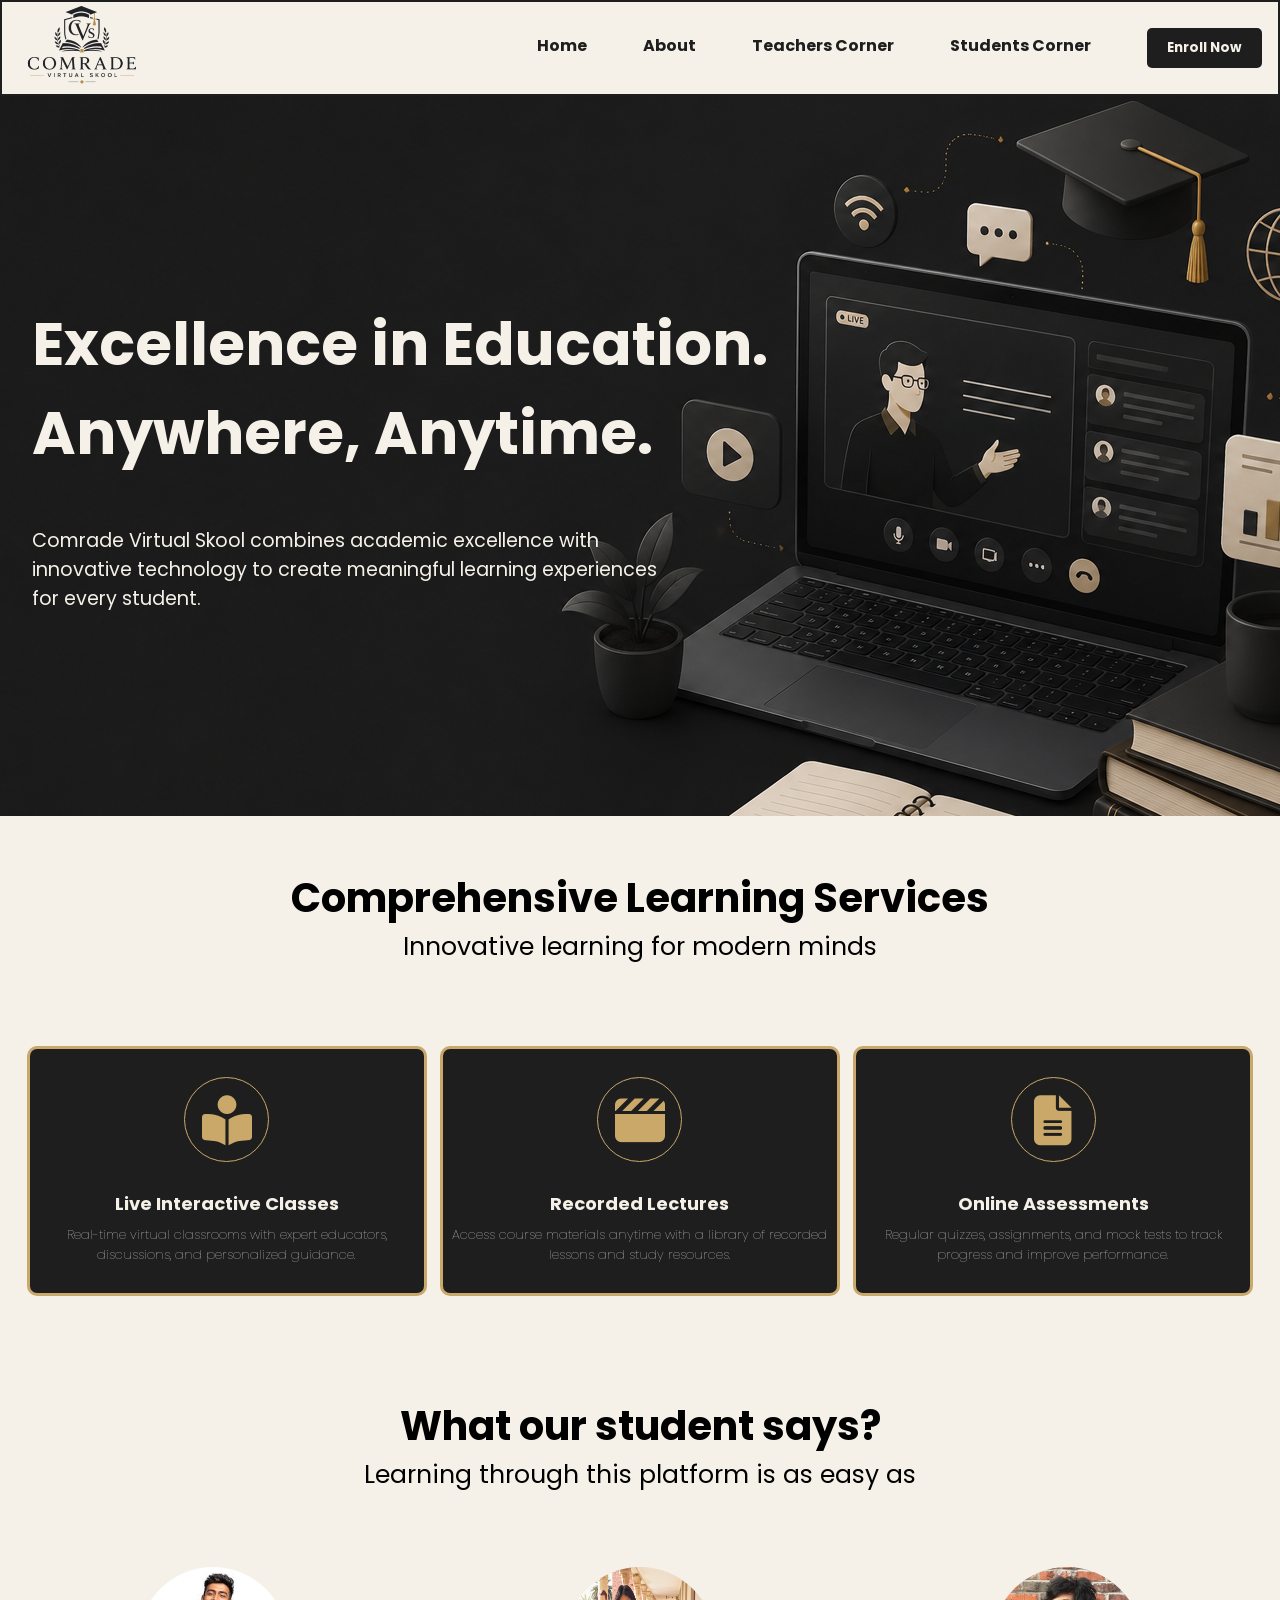
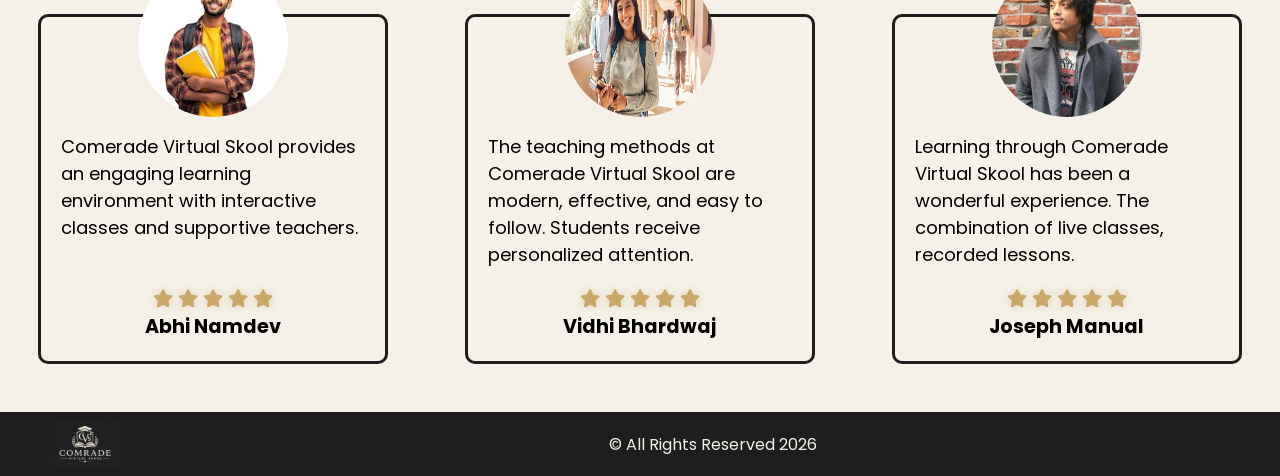
==== CVS/main/index.html @ 763e6363 "aww dude this is my first repo" ====
<!doctype html>
<html lang="en">
  <head>
    <meta charset="UTF-8" />
    <meta name="viewport" content="width=device-width, initial-scale=1.0" />
    <title>Virtual Skool</title>
    <link rel="preconnect" href="https://fonts.googleapis.com" />
    <link rel="preconnect" href="https://fonts.gstatic.com" crossorigin />
    <link
      href="https://fonts.googleapis.com/css2?family=Poppins:wght@400;500;600;700;800&display=swap"
      rel="stylesheet"
    />
    <link
      rel="stylesheet"
      href="https://cdnjs.cloudflare.com/ajax/libs/font-awesome/6.7.2/css/all.min.css"
    />

    <!-- css -->
    <link rel="stylesheet" href="./style.css" />
    <link rel="stylesheet" href="./hero/hero.css" />
    <link rel="stylesheet" href="./services//services.css" />
    <link rel="stylesheet" href="./testimonial/testimonial.css" />
    <link rel="stylesheet" href="../main/contact.css" />
  </head>

  <body>
    <div class="mainpage">
      <header class="head">
        <a href="../main/index.html">
          <img
            src="../public/logocvs-removebg-preview.png"
            alt="Comrade Virtual Skool logo"
            class="logo"
          />
        </a>
        <nav class="links">
          <a href="#">Home</a>
          <a href="../about/about.html">About</a>
          <a href="../admission/admission.html">Teachers Corner</a>
          <a href="../student corner/studencorner.html">Students Corner</a>

          <button
            class="button"
            onclick="window.location.href = '/main/Contact us/contact.html'"
          >
            Enroll Now
          </button>
        </nav>
      </header>
      <main class="page">
        <div class="hero">
          <div class="heroContent">
            <h1>Excellence in Education. Anywhere, Anytime.</h1>
            <p>
              Comrade Virtual Skool combines academic excellence with innovative
              technology to create meaningful learning experiences for every
              student.
            </p>
          </div>
        </div>

        <div class="services">
          <div class="title">
            <h2>Comprehensive Learning Services</h2>
            <p>Innovative learning for modern minds</p>
          </div>
          <div class="cards">
            <div class="card">
              <div class="icon">
                <i
                  class="fa-solid fa-book-open-reader"
                  style="color: #c9a86a"
                ></i>
              </div>
              <div class="cardheader">
                <h3>Live Interactive Classes</h3>
                <p>
                  Real-time virtual classrooms with expert educators,
                  discussions, and personalized guidance.
                </p>
              </div>
            </div>
            <div class="card">
              <div class="icon">
                <i class="fa-solid fa-clapperboard" style="color: #c9a86a"></i>
              </div>
              <div class="cardheader">
                <h3>Recorded Lectures</h3>
                <p>
                  Access course materials anytime with a library of recorded
                  lessons and study resources.
                </p>
              </div>
            </div>
            <div class="card">
              <div class="icon">
                <i class="fa-solid fa-file-lines" style="color: #c9a86a"></i>
              </div>
              <div class="cardheader">
                <h3>Online Assessments</h3>
                <p>
                  Regular quizzes, assignments, and mock tests to track progress
                  and improve performance.
                </p>
              </div>
            </div>
          </div>
        </div>

        <div class="testimonial">
          <div class="title">
            <h2>What our student says?</h2>
            <p>Learning through this platform is as easy as</p>
          </div>
          <div class="cards">
            <div class="tscard">
              <img src="../public/jklm.jpg" alt="joseph" />
              <p>
                Comerade Virtual Skool provides an engaging learning environment with interactive classes and supportive teachers.

              </p>
 <div class="cardx">
                <div class="rating">
                  <i class="fa-solid fa-star"></i>
                  <i class="fa-solid fa-star"></i>
                  <i class="fa-solid fa-star"></i>
                  <i class="fa-solid fa-star"></i>
                  <i class="fa-solid fa-star"></i>
                </div>

                <h3>Abhi Namdev</h3>
              </div>
            </div>
            <div class="tscard">
              <img src="../public/gurlll.webp" alt="joseph" />
              <p>
                The teaching methods at Comerade Virtual Skool are modern, effective, and easy to follow. 
                Students receive personalized attention.
              <div class="cardx">
                <div class="rating">
                  <i class="fa-solid fa-star"></i>
                  <i class="fa-solid fa-star"></i>
                  <i class="fa-solid fa-star"></i>
                  <i class="fa-solid fa-star"></i>
                  <i class="fa-solid fa-star"></i>
                </div>

                <h3>Vidhi Bhardwaj</h3>
              </div>
            </div>
            <div class="tscard">
              <img src="../student corner/OIP.webp" alt="joseph" />
              <p>
                Learning through Comerade Virtual Skool has been a wonderful experience. 
                The combination of live classes, recorded lessons.
              <div class="cardx">
 <div class="cardx">
                <div class="rating">
                  <i class="fa-solid fa-star"></i>
                  <i class="fa-solid fa-star"></i>
                  <i class="fa-solid fa-star"></i>
                  <i class="fa-solid fa-star"></i>
                  <i class="fa-solid fa-star"></i>
                </div>                <h3>Joseph Manual</h3>
              </div>
            </div>
          </div>
        </div>
      </main>

      <footer class="footer">
        <img src="../public/inverselogo.png" alt="logo" class="footer-logo" />
        <p>&copy; All Rights Reserved 2026</p>
      </footer>
    </div>
  </body>
</html>
---- CVS/main/style.css ----
* {
  margin: 0;
  padding: 0;
  font-family: "Poppins", Arial, Helvetica, sans-serif;
  box-sizing: border-box;
  transition: all 0.3s ease-in-out;
  user-select: none;
}

.mainpage {
  background-color: #f5f1e8;
}
.page {
  display: flex;
  flex-direction: column;
  justify-content: space-between;
}

.logo {
  margin: 0;
  padding: 0;
  width: 10vw;
  border-radius: 5px;
  margin-left: 1rem;
  scale: 1.2;
}
.head {
  display: flex;
  justify-content: space-between;
  align-items: center;
  background-color: #f5f1e8;
  border: 2px solid #1e1e1e;
}
.links {
  display: flex;
  justify-content: space-between;
  align-items: center;
  gap: 3.5rem;
  margin-right: 1rem;
}
.links a {
  font-weight: bold;
  text-decoration: none;
  color: #1e1e1e;
  padding-bottom: 2px;
  border-bottom: 3px solid #f5f1e8;
}

.links a:hover {
  border-color: #a87808;
}

.button {
  background-color: #1e1e1e;
  color: #f5f1e8;
  border: none;
  border-radius: 5px;
  padding: 10px 20px;
  font-weight: bold;
}
.button:hover {
  transform: scale(1.1);
  color: #f5f1e8;
}

.footer {
  display: flex;
  justify-content: space-around;
  align-items: center;
  background-color: #1e1e1e;
  color: #f5f1e8;
  text-align: center;
  font-size: medium;
  padding: 12px;
}
.footer p {
  width: 80vw;
}
.footer-logo {
  height: 40px;
  border-radius: 5px;
  scale: 1.2;
  display: flex;
  justify-content: center;
  align-items: center;
}
.rating i {
  color: #c9a86a;
  font-size: 18px;
  text-shadow: 0 0 8px rgba(201, 168, 106, 0.4);
}
---- CVS/main/hero/hero.css ----
.hero {
  background: url("../../public/hero.png");
  background-position: center;
  height: 80vh;
  display: flex;
  align-items: center;
}

.heroContent h1,
.heroContent p {
  color: #f5f1e8;
}
.heroContent {
  width: 750px;
  margin-left: 2rem;
}
.heroContent h1 {
  font-size: 3.7rem;
  margin-bottom: 3rem;
}
.heroContent p {
  font-size: 1.2rem;
  width: 655px;
}
---- CVS/main/services/services.css ----
.services {
  display: flex;
  flex-direction: column;
  justify-content: space-between;
  align-items: center;
  padding: 20px;
  height: 500px;
}

.cards {
  width: 100%;
  display: flex;
  align-items: center;
  justify-content: space-around;
}

.card {
  display: flex;
  flex-direction: column;
  justify-content: space-evenly;
  align-items: center;
  height: 250px;
  width: 400px;
  border: 3px solid #c9a86a;
  border-radius: 10px;
  background-color: #1e1e1e;
}

.icon {
  background-color: #1e1e1e;
  border-radius: 100%;
  height: 85px;
  width: 85px;
  display: flex;
  align-items: center;
  justify-content: center;
  font-size: 50px;
  border: 1px solid #c9a86a;
}
.cardheader {
  display: flex;
  flex-direction: column;
  justify-content: space-between;
  align-items: center;
  gap: 0.5rem;
  color: #f5f1e8;
}
.cardheader p {
  text-align: center;
  font-size: small;
  font-weight: lighter;
}

.cardheader h3 {
  font-size: large;
  font-weight: bold;
}
.title h2 {
  font-size: 40px;
}
.title p {
  font-size: 25px;
}
.title {
  display: flex;
  flex-direction: column;
  align-items: center;
  justify-content: center;
  margin-top: 2rem;
}
---- CVS/main/testimonial/testimonial.css ----
.tscard {
  height: 350px;
  width: 350px;
  border-radius: 10px;
  padding: 20px;
  border: 3px solid #1e1e1e;
  display: flex;
  align-items: center;
  flex-direction: column;
  justify-content: space-between;
  position: relative;
}
.tscard img {
  height: 150px;
  width: 150px;
  border-radius: 100%;
  position: absolute;
  top: -50px;
}
.tscard p {
  display: flex;
  align-items: center;
  margin-top: 6rem;
  font-size: large;
}
.cardx {
  display: flex;
  flex-direction: column;
  justify-content: center;
  align-items: center;
}
.testimonial {
  display: flex;
  flex-direction: column;
  justify-content: space-between;
  align-items: center;
  height: 600px;
  margin-bottom: 3rem;
  margin-top: 3rem;
}
.cardx h3 {
  font-size: larger;
}
.rating {
  font-size: large;
}
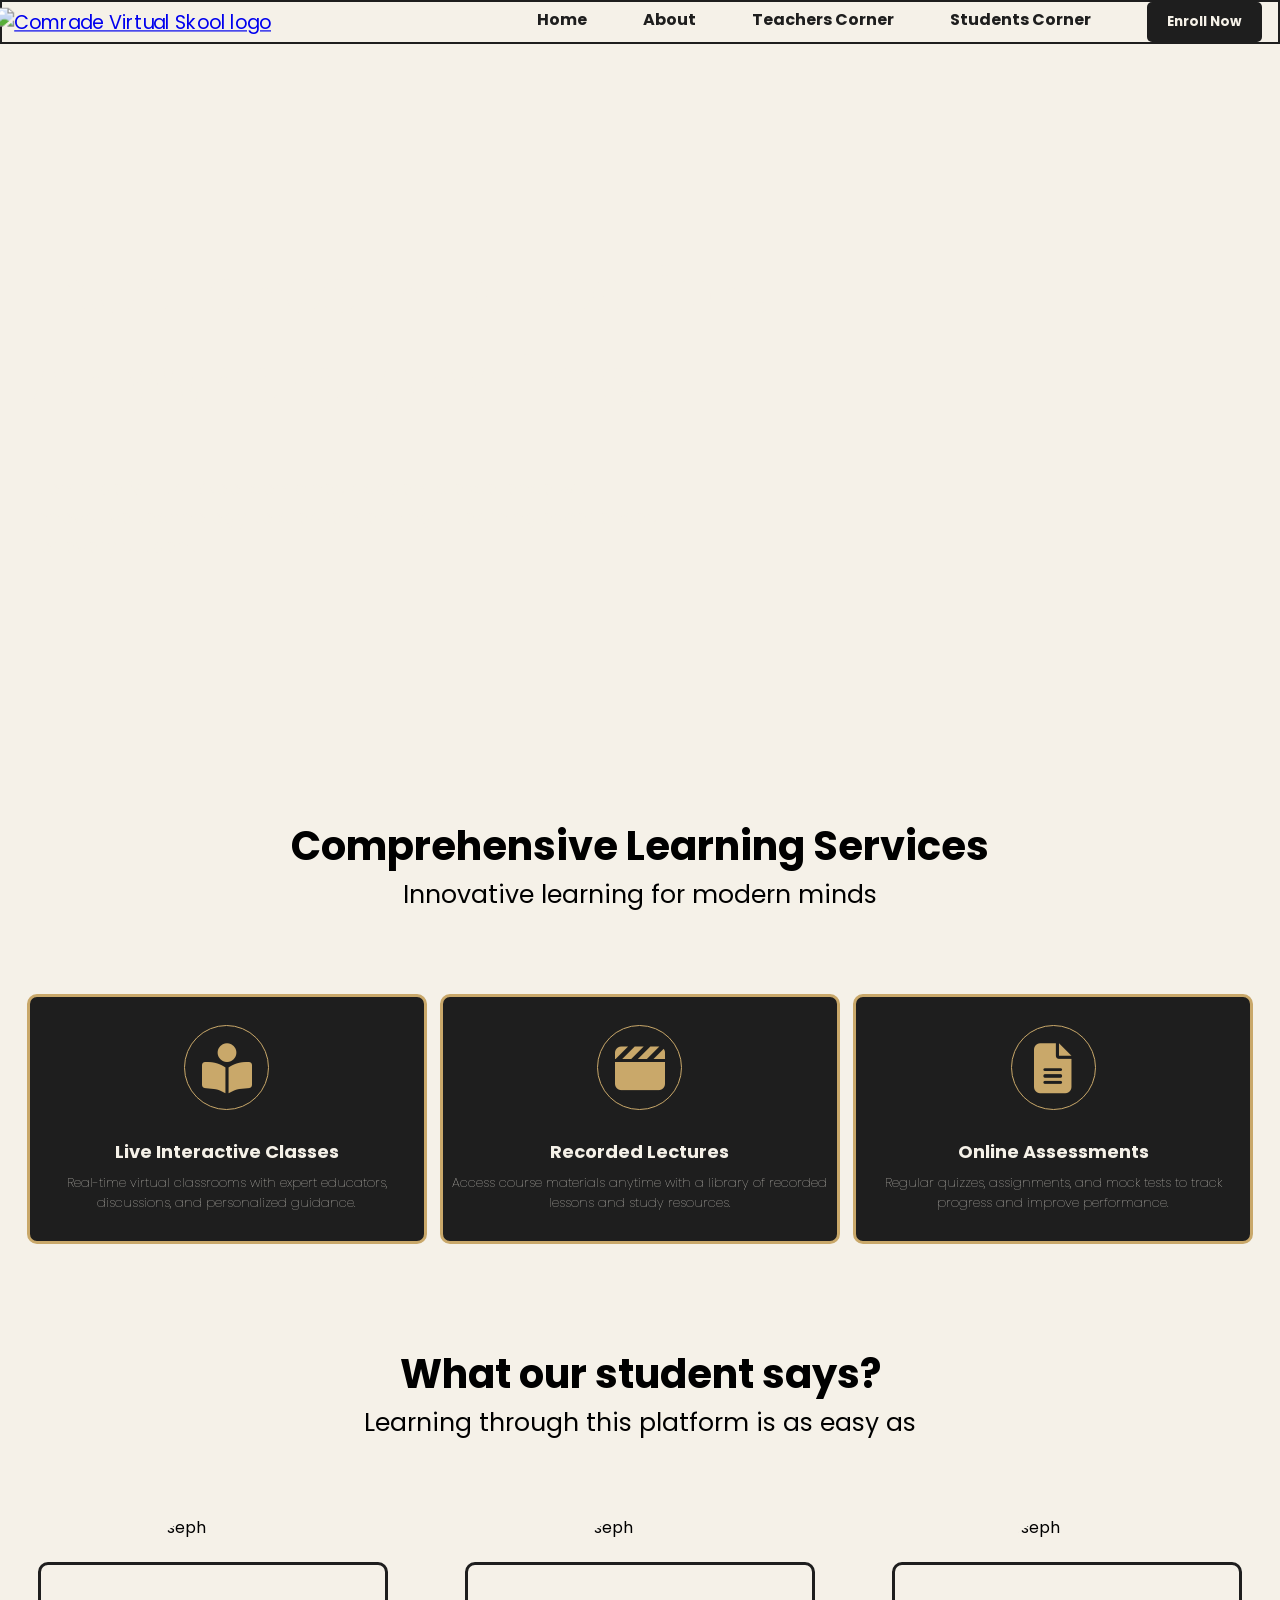
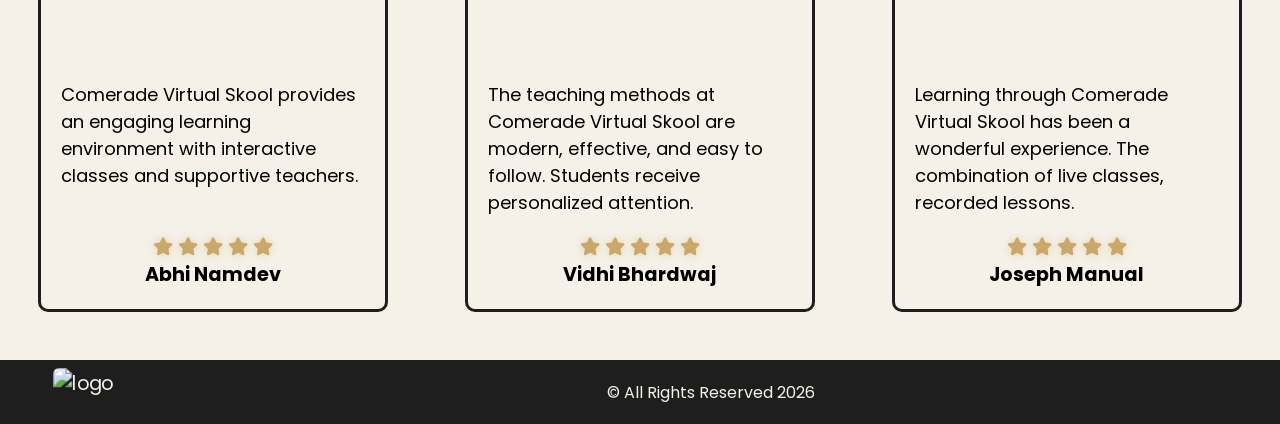
==== commit 1c312f59: "This is my first webpage repo" ====
--- a/CVS/main/index.html
+++ b/CVS/main/index.html
@@ -18,9 +18,9 @@
     <!-- css -->
     <link rel="stylesheet" href="./style.css" />
     <link rel="stylesheet" href="./hero/hero.css" />
-    <link rel="stylesheet" href="./services//services.css" />
+    <link rel="stylesheet" href="./services/services.css" />
     <link rel="stylesheet" href="./testimonial/testimonial.css" />
-    <link rel="stylesheet" href="../main/contact.css" />
+    <link rel="stylesheet" href="./contact-us/contact.css" />
   </head>
 
   <body>
@@ -28,7 +28,7 @@
       <header class="head">
         <a href="../main/index.html">
           <img
-            src="../public/logocvs-removebg-preview.png"
+            src="/Images/logocvs-removebg-preview.png"
             alt="Comrade Virtual Skool logo"
             class="logo"
           />
@@ -37,11 +37,11 @@
           <a href="#">Home</a>
           <a href="../about/about.html">About</a>
           <a href="../admission/admission.html">Teachers Corner</a>
-          <a href="../student corner/studencorner.html">Students Corner</a>
+          <a href="../student-corner/studencorner.html">Students Corner</a>
 
           <button
             class="button"
-            onclick="window.location.href = '/main/Contact us/contact.html'"
+            onclick="window.location.href = 'contact-us/contact.html'"
           >
             Enroll Now
           </button>
@@ -114,7 +114,7 @@
           </div>
           <div class="cards">
             <div class="tscard">
-              <img src="../public/jklm.jpg" alt="joseph" />
+              <img src="/Images/jklm.jpg" alt="joseph" />
               <p>
                 Comerade Virtual Skool provides an engaging learning environment with interactive classes and supportive teachers.
 
@@ -132,7 +132,7 @@
               </div>
             </div>
             <div class="tscard">
-              <img src="../public/gurlll.webp" alt="joseph" />
+              <img src="/Images/gurlll.webp" alt="joseph" />
               <p>
                 The teaching methods at Comerade Virtual Skool are modern, effective, and easy to follow. 
                 Students receive personalized attention.
@@ -149,7 +149,7 @@
               </div>
             </div>
             <div class="tscard">
-              <img src="../student corner/OIP.webp" alt="joseph" />
+              <img src="/Images/OIP.webp" alt="joseph" />
               <p>
                 Learning through Comerade Virtual Skool has been a wonderful experience. 
                 The combination of live classes, recorded lessons.
@@ -169,7 +169,7 @@
       </main>
 
       <footer class="footer">
-        <img src="../public/inverselogo.png" alt="logo" class="footer-logo" />
+        <img src="/Images/inverselogo.png" alt="logo" class="footer-logo" />
         <p>&copy; All Rights Reserved 2026</p>
       </footer>
     </div>
--- a/CVS/main/hero/hero.css
+++ b/CVS/main/hero/hero.css
@@ -1,5 +1,5 @@
 .hero {
-  background: url("../../public/hero.png");
+  background: url("/Images/hero.png");
   background-position: center;
   height: 80vh;
   display: flex;
--- a/CVS/main/contact-us/contact.css
+++ b/CVS/main/contact-us/contact.css
@@ -0,0 +1,191 @@
+* {
+  margin: 0;
+  padding: 0;
+  box-sizing: border-box;
+  font-family: "Poppins", sans-serif;
+}
+
+/* MAIN */
+
+.container {
+  width: 100%;
+  min-height: calc(100vh - 90px);
+  padding: 60px 8%;
+  display: flex;
+  justify-content: space-between;
+  align-items: center;
+  gap: 60px;
+}
+
+/* LEFT */
+
+.left {
+  width: 45%;
+}
+
+.contact-title {
+  font-size: 3.5rem;
+  margin-bottom: 20px;
+  font-weight: 800;
+}
+
+.contact-text {
+  line-height: 1.8;
+  color: #1e1e1e;
+  margin-bottom: 40px;
+}
+
+.contact-item {
+  display: flex;
+  align-items: center;
+  gap: 15px;
+  margin-bottom: 20px;
+}
+
+.contact-item i {
+  width: 50px;
+  height: 50px;
+  background: #2a2a2a;
+  border-radius: 50%;
+  display: flex;
+  justify-content: center;
+  align-items: center;
+  color: #f5f1e8;
+}
+
+/* SOCIALS */
+
+.socials {
+  display: flex;
+  gap: 15px;
+  margin-top: 40px;
+}
+
+.socials a {
+  width: 50px;
+  height: 50px;
+  background: #2a2a2a;
+  color: #f5f1e8;
+  border-radius: 50%;
+  display: flex;
+  justify-content: center;
+  align-items: center;
+  text-decoration: none;
+  transition: 0.3s;
+}
+
+.socials a:hover {
+  background: #f5f1e8;
+  color: #1e1e1e;
+  transform: translateY(-4px);
+}
+
+/* RIGHT */
+
+.right {
+  width: 55%;
+}
+
+.contact-form {
+  background: #2a2a2a;
+  padding: 40px;
+  border-radius: 20px;
+  border: 1px solid #3b3b3b;
+}
+
+.form-label {
+  display: block;
+  margin-bottom: 8px;
+  font-weight: 600;
+  color: #f5f1e8;
+}
+
+.form-input,
+.form-select,
+.form-textarea {
+  width: 100%;
+  padding: 14px;
+  margin-bottom: 20px;
+  background: #1e1e1e;
+  color: #f5f1e8;
+  border: 1px solid #555;
+  border-radius: 10px;
+  font-size: 15px;
+}
+
+.form-input:focus,
+.form-select:focus,
+.form-textarea:focus {
+  outline: none;
+  border-color: #f5f1e8;
+}
+
+.form-select {
+  background: #1e1e1e;
+  color: #f5f1e8;
+}
+
+.form-select option {
+  background: #2a2a2a;
+  color: #f5f1e8;
+}
+
+.form-textarea {
+  min-height: 120px;
+  resize: vertical;
+}
+
+.gender-group {
+  display: flex;
+  gap: 25px;
+  margin-bottom: 20px;
+  display: flex;
+  justify-content: space-between;
+}
+.gender-group label {
+  color: #f5f1e8;
+}
+
+.action {
+  display: flex;
+  gap: 15px;
+}
+
+.submit-btn,
+.reset-btn {
+  flex: 1;
+  padding: 14px;
+  border: none;
+  border-radius: 10px;
+  background: #f5f1e8;
+  color: #1e1e1e;
+  font-weight: 700;
+  cursor: pointer;
+  transition: 0.3s;
+}
+
+.submit-btn:hover,
+.reset-btn:hover {
+  transform: translateY(-3px);
+}
+
+/* RESPONSIVE */
+
+@media (max-width: 900px) {
+  .container {
+    flex-direction: column;
+  }
+
+  .left,
+  .right {
+    width: 100%;
+  }
+
+  .contact-title {
+    font-size: 2.5rem;
+  }
+
+  .links {
+    display: none;
+  }
+}
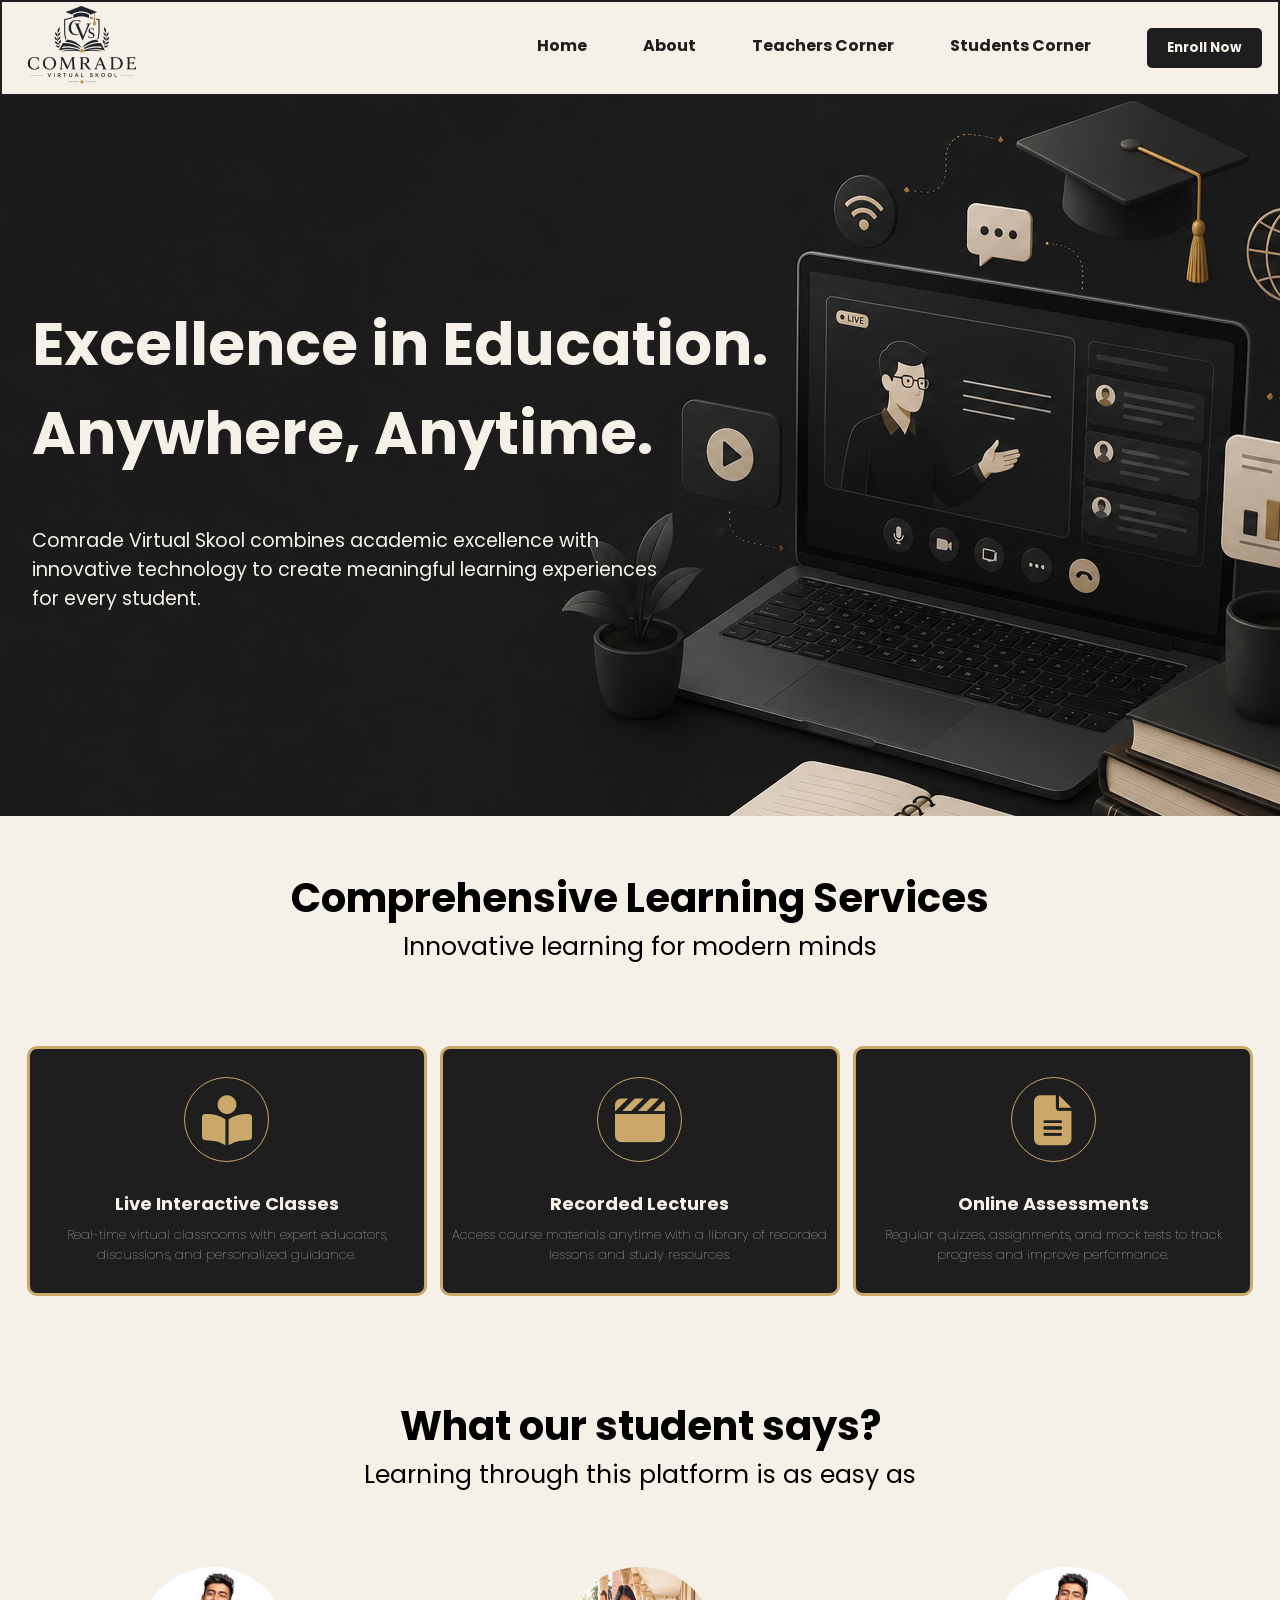
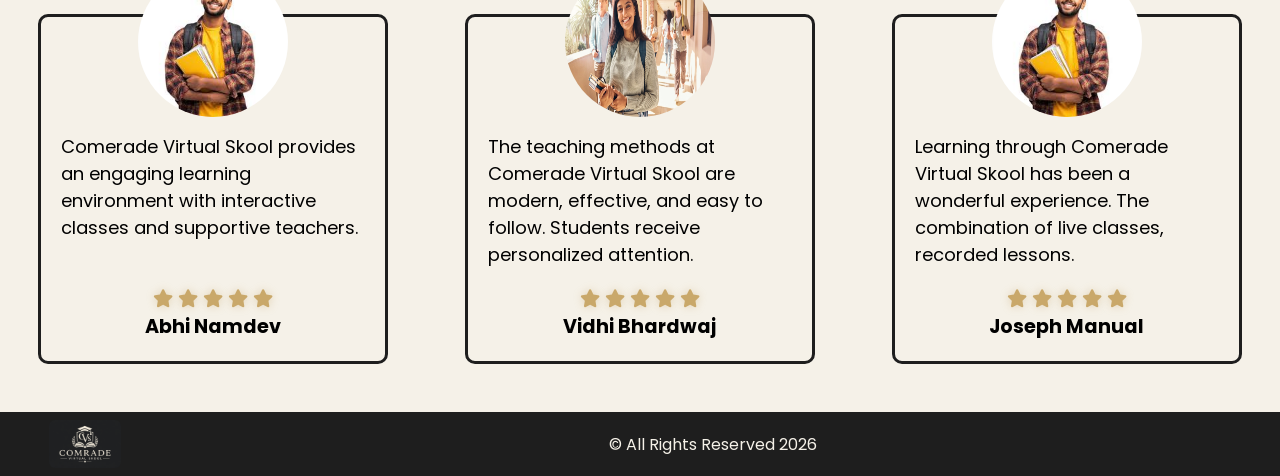
==== commit 2c1b5388: "tried path changes" ====
--- a/CVS/main/index.html
+++ b/CVS/main/index.html
@@ -1,141 +1,146 @@
 <!doctype html>
 <html lang="en">
-  <head>
-    <meta charset="UTF-8" />
-    <meta name="viewport" content="width=device-width, initial-scale=1.0" />
-    <title>Virtual Skool</title>
-    <link rel="preconnect" href="https://fonts.googleapis.com" />
-    <link rel="preconnect" href="https://fonts.gstatic.com" crossorigin />
-    <link
-      href="https://fonts.googleapis.com/css2?family=Poppins:wght@400;500;600;700;800&display=swap"
-      rel="stylesheet"
-    />
-    <link
-      rel="stylesheet"
-      href="https://cdnjs.cloudflare.com/ajax/libs/font-awesome/6.7.2/css/all.min.css"
-    />
 
-    <!-- css -->
-    <link rel="stylesheet" href="./style.css" />
-    <link rel="stylesheet" href="./hero/hero.css" />
-    <link rel="stylesheet" href="./services/services.css" />
-    <link rel="stylesheet" href="./testimonial/testimonial.css" />
-    <link rel="stylesheet" href="./contact-us/contact.css" />
-  </head>
+<head>
+  <meta charset="UTF-8" />
+  <meta name="viewport" content="width=device-width, initial-scale=1.0" />
+  <title>Virtual Skool</title>
+  <link rel="preconnect" href="https://fonts.googleapis.com" />
+  <link rel="preconnect" href="https://fonts.gstatic.com" crossorigin />
+  <link href="https://fonts.googleapis.com/css2?family=Poppins:wght@400;500;600;700;800&display=swap"
+    rel="stylesheet" />
+  <link rel="stylesheet" href="https://cdnjs.cloudflare.com/ajax/libs/font-awesome/6.7.2/css/all.min.css" />
 
-  <body>
-    <div class="mainpage">
-      <header class="head">
-        <a href="../main/index.html">
-          <img
-            src="/Images/logocvs-removebg-preview.png"
-            alt="Comrade Virtual Skool logo"
-            class="logo"
-          />
-        </a>
-        <nav class="links">
-          <a href="#">Home</a>
-          <a href="../about/about.html">About</a>
-          <a href="../admission/admission.html">Teachers Corner</a>
-          <a href="../student-corner/studencorner.html">Students Corner</a>
+  <!-- css -->
+  <link rel="stylesheet" href="./style.css" />
+  <link rel="stylesheet" href="./hero/hero.css" />
+  <link rel="stylesheet" href="./services/services.css" />
+  <link rel="stylesheet" href="./testimonial/testimonial.css" />
+  <link rel="stylesheet" href="./contact-us/contact.css" />
+</head>
 
-          <button
-            class="button"
-            onclick="window.location.href = 'contact-us/contact.html'"
-          >
-            Enroll Now
-          </button>
-        </nav>
-      </header>
-      <main class="page">
-        <div class="hero">
-          <div class="heroContent">
-            <h1>Excellence in Education. Anywhere, Anytime.</h1>
-            <p>
-              Comrade Virtual Skool combines academic excellence with innovative
-              technology to create meaningful learning experiences for every
-              student.
-            </p>
+<body>
+  <div class="mainpage">
+    <header class="head">
+      <a href="./index.html">
+        <img src="../Images/logocvs-removebg-preview.png" alt="Comrade Virtual Skool logo" class="logo" />
+      </a>
+      <nav class="links">
+        <a href="#">Home</a>
+        <a href="../about/about.html">About</a>
+        <a href="../admission/admission.html">Teachers Corner</a>
+        <a href="../student-corner/studencorner.html">Students Corner</a>
+
+        <button class="button" onclick="window.location.href = './contact-us/contact.html'">
+          Enroll Now
+        </button>
+      </nav>
+    </header>
+    <main class="page">
+      <div class="hero">
+        <div class="heroContent">
+          <h1>Excellence in Education. Anywhere, Anytime.</h1>
+          <p>
+            Comrade Virtual Skool combines academic excellence with innovative
+            technology to create meaningful learning experiences for every
+            student.
+          </p>
+        </div>
+      </div>
+
+      <div class="services">
+        <div class="title">
+          <h2>Comprehensive Learning Services</h2>
+          <p>Innovative learning for modern minds</p>
+        </div>
+        <div class="cards">
+          <div class="card">
+            <div class="icon">
+              <i class="fa-solid fa-book-open-reader" style="color: #c9a86a"></i>
+            </div>
+            <div class="cardheader">
+              <h3>Live Interactive Classes</h3>
+              <p>
+                Real-time virtual classrooms with expert educators,
+                discussions, and personalized guidance.
+              </p>
+            </div>
           </div>
-        </div>
-
-        <div class="services">
-          <div class="title">
-            <h2>Comprehensive Learning Services</h2>
-            <p>Innovative learning for modern minds</p>
+          <div class="card">
+            <div class="icon">
+              <i class="fa-solid fa-clapperboard" style="color: #c9a86a"></i>
+            </div>
+            <div class="cardheader">
+              <h3>Recorded Lectures</h3>
+              <p>
+                Access course materials anytime with a library of recorded
+                lessons and study resources.
+              </p>
+            </div>
           </div>
-          <div class="cards">
-            <div class="card">
-              <div class="icon">
-                <i
-                  class="fa-solid fa-book-open-reader"
-                  style="color: #c9a86a"
-                ></i>
-              </div>
-              <div class="cardheader">
-                <h3>Live Interactive Classes</h3>
-                <p>
-                  Real-time virtual classrooms with expert educators,
-                  discussions, and personalized guidance.
-                </p>
-              </div>
+          <div class="card">
+            <div class="icon">
+              <i class="fa-solid fa-file-lines" style="color: #c9a86a"></i>
             </div>
-            <div class="card">
-              <div class="icon">
-                <i class="fa-solid fa-clapperboard" style="color: #c9a86a"></i>
-              </div>
-              <div class="cardheader">
-                <h3>Recorded Lectures</h3>
-                <p>
-                  Access course materials anytime with a library of recorded
-                  lessons and study resources.
-                </p>
-              </div>
-            </div>
-            <div class="card">
-              <div class="icon">
-                <i class="fa-solid fa-file-lines" style="color: #c9a86a"></i>
-              </div>
-              <div class="cardheader">
-                <h3>Online Assessments</h3>
-                <p>
-                  Regular quizzes, assignments, and mock tests to track progress
-                  and improve performance.
-                </p>
-              </div>
+            <div class="cardheader">
+              <h3>Online Assessments</h3>
+              <p>
+                Regular quizzes, assignments, and mock tests to track progress
+                and improve performance.
+              </p>
             </div>
           </div>
         </div>
+      </div>
 
-        <div class="testimonial">
-          <div class="title">
-            <h2>What our student says?</h2>
-            <p>Learning through this platform is as easy as</p>
+      <div class="testimonial">
+        <div class="title">
+          <h2>What our student says?</h2>
+          <p>Learning through this platform is as easy as</p>
+        </div>
+        <div class="cards">
+          <div class="tscard">
+            <img src="../Images/jklm.jpg" alt="joseph" />
+            <p>
+              Comerade Virtual Skool provides an engaging learning environment with interactive classes and supportive
+              teachers.
+
+            </p>
+            <div class="cardx">
+              <div class="rating">
+                <i class="fa-solid fa-star"></i>
+                <i class="fa-solid fa-star"></i>
+                <i class="fa-solid fa-star"></i>
+                <i class="fa-solid fa-star"></i>
+                <i class="fa-solid fa-star"></i>
+              </div>
+
+              <h3>Abhi Namdev</h3>
+            </div>
           </div>
-          <div class="cards">
-            <div class="tscard">
-              <img src="/Images/jklm.jpg" alt="joseph" />
-              <p>
-                Comerade Virtual Skool provides an engaging learning environment with interactive classes and supportive teachers.
+          <div class="tscard">
+            <img src="../Images/gurlll.webp" alt="joseph" />
+            <p>
+              The teaching methods at Comerade Virtual Skool are modern, effective, and easy to follow.
+              Students receive personalized attention.
+            <div class="cardx">
+              <div class="rating">
+                <i class="fa-solid fa-star"></i>
+                <i class="fa-solid fa-star"></i>
+                <i class="fa-solid fa-star"></i>
+                <i class="fa-solid fa-star"></i>
+                <i class="fa-solid fa-star"></i>
+              </div>
 
-              </p>
- <div class="cardx">
-                <div class="rating">
-                  <i class="fa-solid fa-star"></i>
-                  <i class="fa-solid fa-star"></i>
-                  <i class="fa-solid fa-star"></i>
-                  <i class="fa-solid fa-star"></i>
-                  <i class="fa-solid fa-star"></i>
-                </div>
-
-                <h3>Abhi Namdev</h3>
-              </div>
+              <h3>Vidhi Bhardwaj</h3>
             </div>
-            <div class="tscard">
-              <img src="/Images/gurlll.webp" alt="joseph" />
-              <p>
-                The teaching methods at Comerade Virtual Skool are modern, effective, and easy to follow. 
-                Students receive personalized attention.
+          </div>
+          <div class="tscard">
+            <img src="../Images/jklm.jpg" alt="joseph" />
+            <p>
+              Learning through Comerade Virtual Skool has been a wonderful experience.
+              The combination of live classes, recorded lessons.
+            <div class="cardx">
               <div class="cardx">
                 <div class="rating">
                   <i class="fa-solid fa-star"></i>
@@ -144,34 +149,18 @@
                   <i class="fa-solid fa-star"></i>
                   <i class="fa-solid fa-star"></i>
                 </div>
-
-                <h3>Vidhi Bhardwaj</h3>
-              </div>
-            </div>
-            <div class="tscard">
-              <img src="/Images/OIP.webp" alt="joseph" />
-              <p>
-                Learning through Comerade Virtual Skool has been a wonderful experience. 
-                The combination of live classes, recorded lessons.
-              <div class="cardx">
- <div class="cardx">
-                <div class="rating">
-                  <i class="fa-solid fa-star"></i>
-                  <i class="fa-solid fa-star"></i>
-                  <i class="fa-solid fa-star"></i>
-                  <i class="fa-solid fa-star"></i>
-                  <i class="fa-solid fa-star"></i>
-                </div>                <h3>Joseph Manual</h3>
+                <h3>Joseph Manual</h3>
               </div>
             </div>
           </div>
         </div>
-      </main>
+    </main>
 
-      <footer class="footer">
-        <img src="/Images/inverselogo.png" alt="logo" class="footer-logo" />
-        <p>&copy; All Rights Reserved 2026</p>
-      </footer>
-    </div>
-  </body>
-</html>
+    <footer class="footer">
+      <img src="../Images/inverselogo.png" alt="logo" class="footer-logo" />
+      <p>&copy; All Rights Reserved 2026</p>
+    </footer>
+  </div>
+</body>
+
+</html>
--- a/CVS/main/hero/hero.css
+++ b/CVS/main/hero/hero.css
@@ -1,5 +1,5 @@
 .hero {
-  background: url("/Images/hero.png");
+  background: url("../../Images/hero.png");
   background-position: center;
   height: 80vh;
   display: flex;
@@ -10,15 +10,18 @@
 .heroContent p {
   color: #f5f1e8;
 }
+
 .heroContent {
   width: 750px;
   margin-left: 2rem;
 }
+
 .heroContent h1 {
   font-size: 3.7rem;
   margin-bottom: 3rem;
 }
+
 .heroContent p {
   font-size: 1.2rem;
   width: 655px;
-}
+}
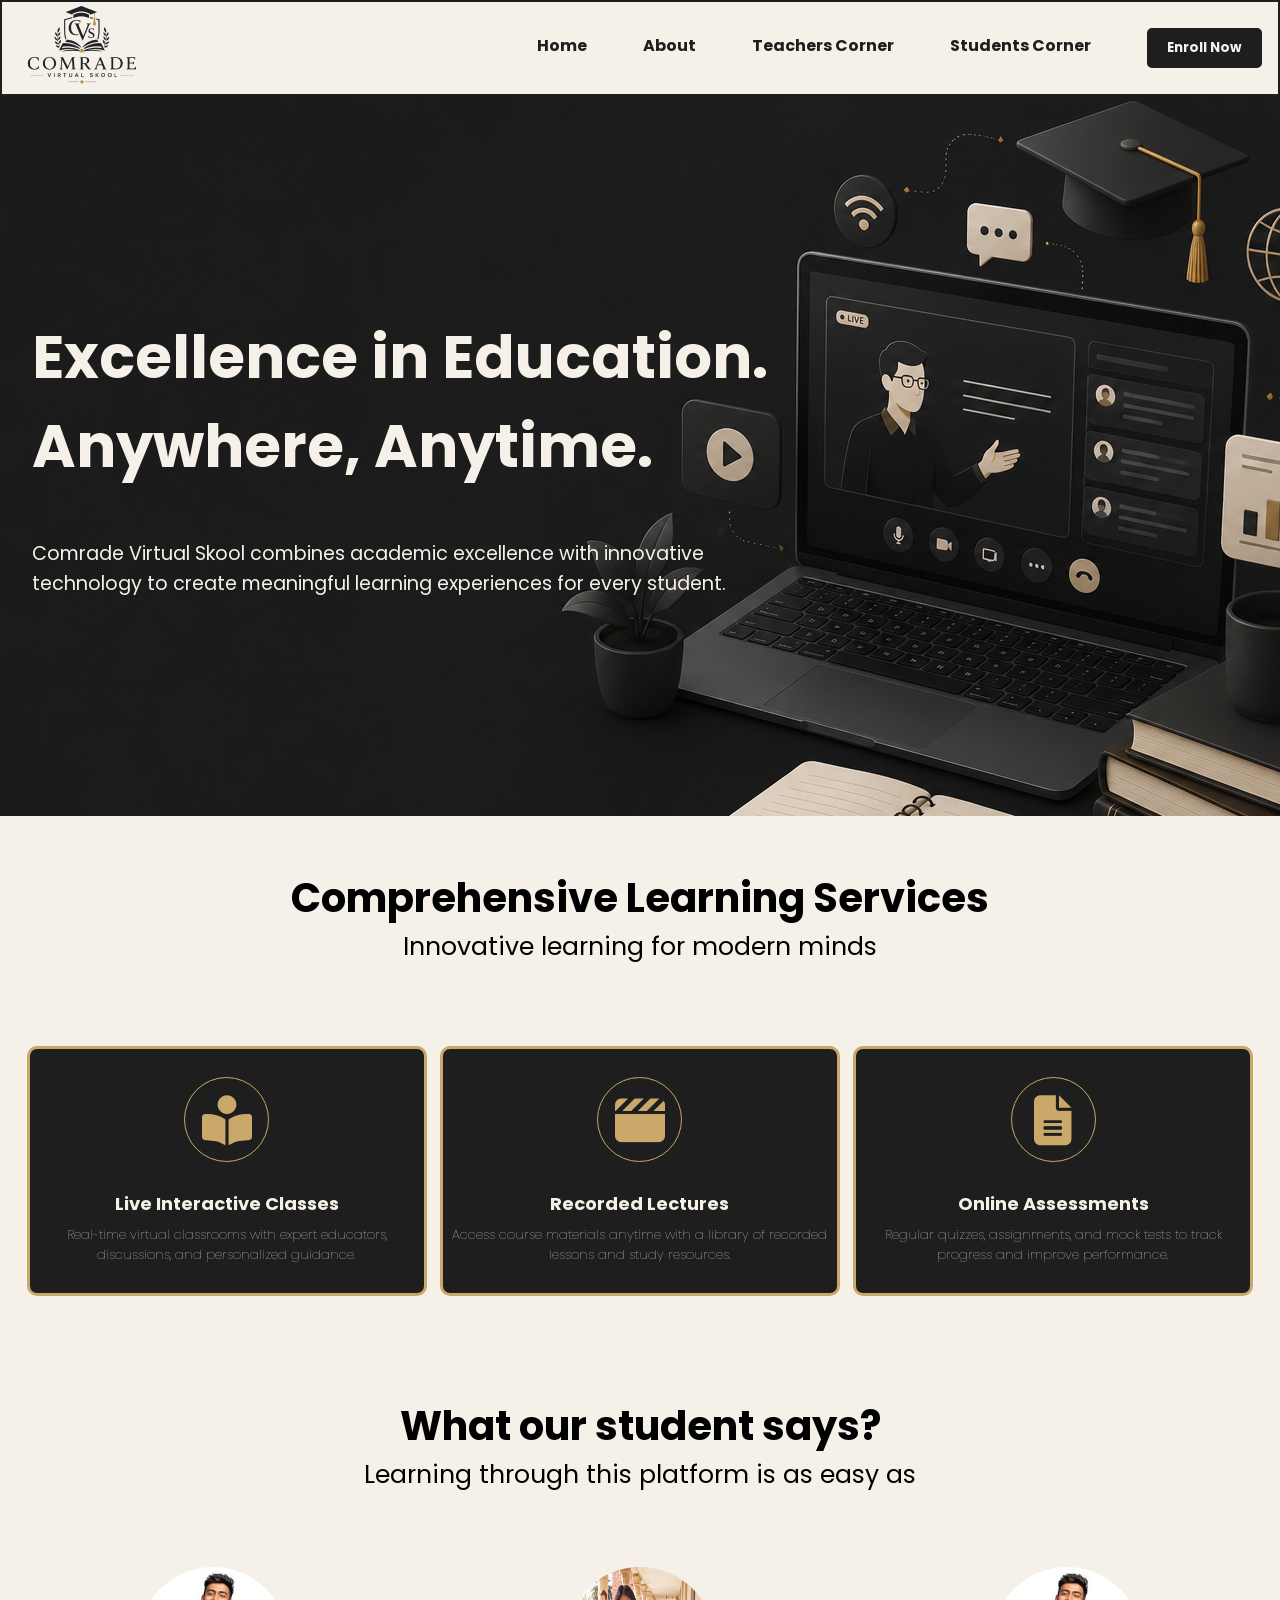
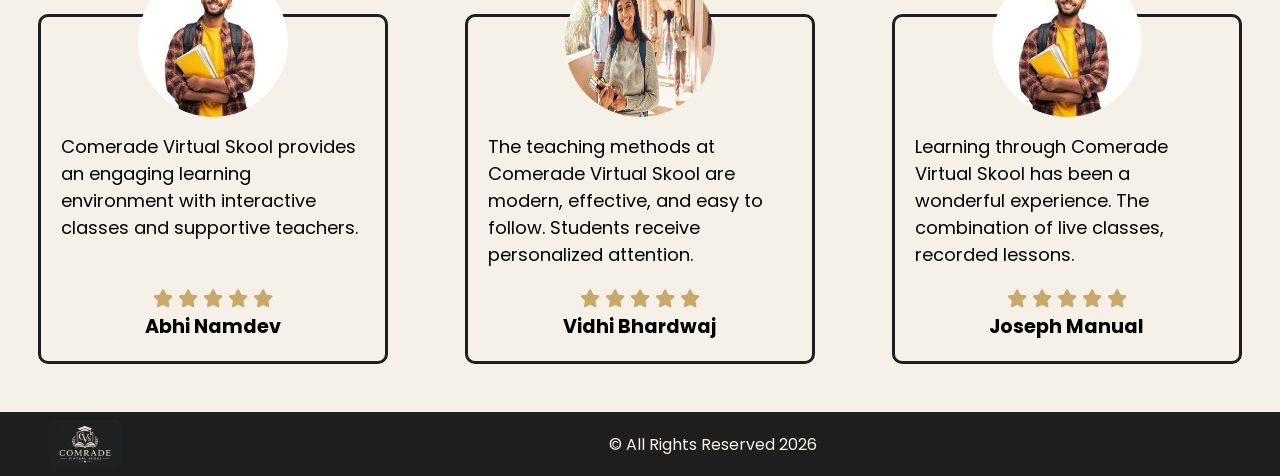
==== commit 05d14bef: "mob view added" ====
--- a/CVS/main/index.html
+++ b/CVS/main/index.html
@@ -23,13 +23,13 @@
   <div class="mainpage">
     <header class="head">
       <a href="./index.html">
-        <img src="../Images/logocvs-removebg-preview.png" alt="Comrade Virtual Skool logo" class="logo" />
+        <img src="./Images/logocvs-removebg-preview.png" alt="Comrade Virtual Skool logo" class="logo" />
       </a>
       <nav class="links">
         <a href="#">Home</a>
-        <a href="../about/about.html">About</a>
-        <a href="../admission/admission.html">Teachers Corner</a>
-        <a href="../student-corner/studencorner.html">Students Corner</a>
+        <a href="./about/about.html">About</a>
+        <a href="./admission/admission.html">Teachers Corner</a>
+        <a href="./student-corner/studencorner.html">Students Corner</a>
 
         <button class="button" onclick="window.location.href = './contact-us/contact.html'">
           Enroll Now
@@ -100,7 +100,7 @@
         </div>
         <div class="cards">
           <div class="tscard">
-            <img src="../Images/jklm.jpg" alt="joseph" />
+            <img src="./Images/jklm.jpg" alt="joseph" />
             <p>
               Comerade Virtual Skool provides an engaging learning environment with interactive classes and supportive
               teachers.
@@ -119,7 +119,7 @@
             </div>
           </div>
           <div class="tscard">
-            <img src="../Images/gurlll.webp" alt="joseph" />
+            <img src="./Images/gurlll.webp" alt="joseph" />
             <p>
               The teaching methods at Comerade Virtual Skool are modern, effective, and easy to follow.
               Students receive personalized attention.
@@ -136,7 +136,7 @@
             </div>
           </div>
           <div class="tscard">
-            <img src="../Images/jklm.jpg" alt="joseph" />
+            <img src="./Images/jklm.jpg" alt="joseph" />
             <p>
               Learning through Comerade Virtual Skool has been a wonderful experience.
               The combination of live classes, recorded lessons.
@@ -157,9 +157,16 @@
     </main>
 
     <footer class="footer">
-      <img src="../Images/inverselogo.png" alt="logo" class="footer-logo" />
+      <img src="./Images/inverselogo.png" alt="logo" class="footer-logo" />
       <p>&copy; All Rights Reserved 2026</p>
     </footer>
+    <nav class="bottom-nav">
+      <a href="./index.html"><i class="fa-solid fa-house"></i><span>Home</span></a>
+      <a href="./about/about.html"><i class="fa-solid fa-info-circle"></i><span>About</span></a>
+      <a href="./admission/admission.html"><i class="fa-solid fa-chalkboard-teacher"></i><span>Teachers</span></a>
+      <a href="./student-corner/studencorner.html"><i class="fa-solid fa-user-graduate"></i><span>Students</span></a>
+      <a href="./contact-us/contact.html"><i class="fa-solid fa-envelope"></i><span>Contact</span></a>
+    </nav>
   </div>
 </body>
 
--- a/CVS/main/style.css
+++ b/CVS/main/style.css
@@ -87,5 +87,57 @@
 .rating i {
   color: #c9a86a;
   font-size: 18px;
-  text-shadow: 0 0 8px rgba(201, 168, 106, 0.4);
 }
+
+.bottom-nav {
+  display: none;
+}
+
+@media (max-width: 768px) {
+  body {
+    padding-bottom: 70px;
+  }
+  .head {
+    padding: 5px 10px;
+  }
+  .logo {
+    width: 100px;
+    scale: 1;
+    margin-left: 0;
+  }
+  .links {
+    display: none;
+  }
+  .bottom-nav {
+    display: flex;
+    justify-content: space-around;
+    position: fixed;
+    bottom: 0;
+    left: 0;
+    width: 100%;
+    background-color: #1e1e1e;
+    padding: 10px 0;
+    z-index: 1000;
+    border-top: 2px solid #c9a86a;
+  }
+  .bottom-nav a {
+    color: #f5f1e8;
+    text-decoration: none;
+    display: flex;
+    flex-direction: column;
+    align-items: center;
+    font-size: 0.75rem;
+    gap: 4px;
+  }
+  .bottom-nav a i {
+    font-size: 1.2rem;
+    color: #c9a86a;
+  }
+  .footer {
+    flex-direction: column;
+    gap: 15px;
+  }
+  .footer p {
+    width: 100%;
+  }
+}
--- a/CVS/main/hero/hero.css
+++ b/CVS/main/hero/hero.css
@@ -1,5 +1,5 @@
 .hero {
-  background: url("../../Images/hero.png");
+  background: url("../Images/hero.png");
   background-position: center;
   height: 80vh;
   display: flex;
@@ -23,5 +23,28 @@
 
 .heroContent p {
   font-size: 1.2rem;
-  width: 655px;
+  line-height: 1.6;
+  margin: 0 auto;
+}
+
+@media (max-width: 768px) {
+  .hero {
+    min-height: auto;
+    height: auto;
+    padding: 30px 15px;
+    margin: 10px auto;
+  }
+  .heroContent {
+    width: 100%;
+    margin-left: 0;
+    text-align: center;
+  }
+  .heroContent h1 {
+    font-size: 2.2rem;
+    margin-bottom: 1rem;
+  }
+  .heroContent p {
+    font-size: 1rem;
+    width: 100%;
+  }
 }
--- a/CVS/main/services/services.css
+++ b/CVS/main/services/services.css
@@ -67,4 +67,29 @@
   align-items: center;
   justify-content: center;
   margin-top: 2rem;
+  text-align: center;
 }
+
+@media (max-width: 768px) {
+  .services {
+    height: auto;
+    padding: 10px;
+  }
+  .cards {
+    flex-direction: column;
+    gap: 20px;
+    margin-top: 20px;
+  }
+  .card {
+    width: 90%;
+    height: auto;
+    padding: 20px;
+    gap: 15px;
+  }
+  .title h2 {
+    font-size: 25px;
+  }
+  .title p {
+    font-size: 16px;
+  }
+}
--- a/CVS/main/testimonial/testimonial.css
+++ b/CVS/main/testimonial/testimonial.css
@@ -44,3 +44,22 @@
 .rating {
   font-size: large;
 }
+
+@media (max-width: 768px) {
+  .testimonial {
+    height: auto;
+    margin-bottom: 2rem;
+    margin-top: 2rem;
+  }
+  .testimonial .cards {
+    flex-direction: column;
+    gap: 60px;
+    margin-top: 40px;
+  }
+  .tscard {
+    width: 90%;
+    margin: 0 auto;
+    height: auto;
+    min-height: 250px;
+  }
+}
--- a/CVS/main/contact-us/contact.css
+++ b/CVS/main/contact-us/contact.css
@@ -149,6 +149,26 @@
 .action {
   display: flex;
   gap: 15px;
+}
+
+@media (max-width: 768px) {
+  .container {
+    flex-direction: column;
+    padding: 15px;
+    margin: 15px auto;
+  }
+  .left, .right {
+    padding: 20px 15px;
+  }
+  .contact-title {
+    font-size: 2rem;
+  }
+  .action {
+    flex-direction: column;
+  }
+  .submit-btn, .reset-btn {
+    width: 100%;
+  }
 }
 
 .submit-btn,
